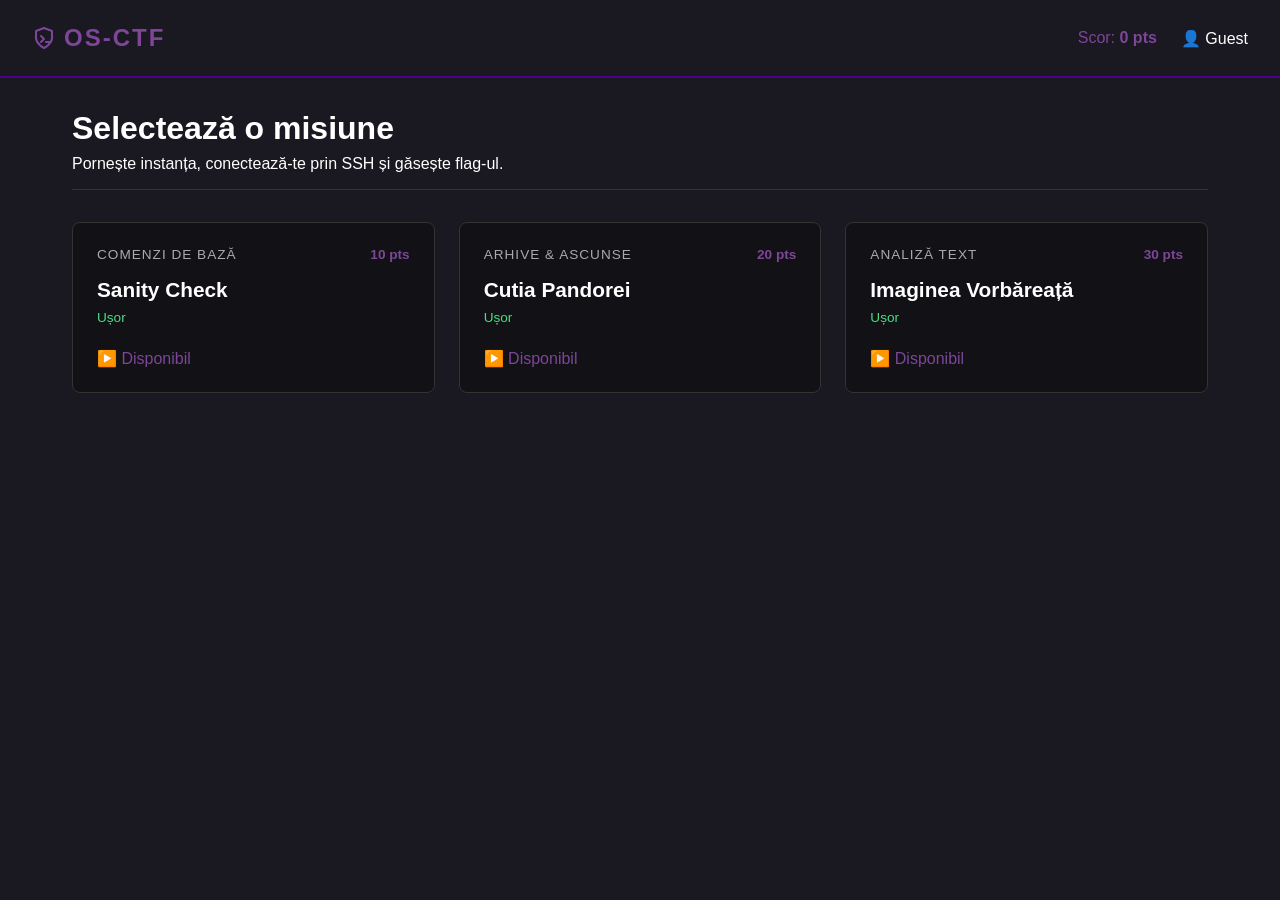
==== Project/Website/dashboard.html @ 75ed05b5 "Add files via upload" ====
<!DOCTYPE html>
<html lang="ro">
<head>
    <meta charset="UTF-8">
    <meta name="viewport" content="width=device-width, initial-scale=1.0">
    <title>OS CTF | Dashboard</title>
    <link rel="stylesheet" href="css/style.css">
</head>
<body>
    
    <!-- Header -->
    <header class="navbar">
       <a href="index.html" class="logo flex-logo">
            <svg width="24" height="24" viewBox="0 0 24 24" fill="none" stroke="currentColor" stroke-width="2" stroke-linecap="round" stroke-linejoin="round">
                <path d="M12 22s8-4 8-10V5l-8-3-8 3v7c0 6 8 10 8 10z"></path>
                <polyline points="9 10 12 13 9 16"></polyline>
                <line x1="14" y1="16" x2="17" y2="16"></line>
            </svg>
            OS-CTF
        </a>
        <div class="user-info">
            <span class="user-score">Scor: <strong>0 pts</strong></span>
            <span class="user-profile" id="display-username">👤 Se încarcă...</span>
        </div>
    </header>

    <main class="dashboard-container">
        
        <div class="dashboard-header">
            <h2>Selectează o misiune</h2>
            <p>Pornește instanța, conectează-te prin SSH și găsește flag-ul.</p>
        </div>

        <!-- Grila cu Challenge-uri -->
        <div class="challenge-grid">
            
            <!-- Challenge 1 -->
            <div class="challenge-card available" onclick="openModal(1, 'Sanity Check', 'Pentru a te obișnui cu platforma, conectează-te la instanță și listează fișierele din folderul tău.')">
                <div class="card-header">
                    <span class="category">Comenzi de bază</span>
                    <span class="points">10 pts</span>
                </div>
                <h3>Sanity Check</h3>
                <p class="difficulty easy">Ușor</p>
                <div class="status">▶️ Disponibil</div>
            </div>

            <!-- Challenge 2 -->
            <div class="challenge-card available" onclick="openModal(2, 'Cutia Pandorei', 'Pe server se află o arhivă numită <b>misiune.zip</b>.')">
                <div class="card-header">
                    <span class="category">Arhive & Ascunse</span>
                    <span class="points">20 pts</span>
                </div>
                <h3>Cutia Pandorei</h3>
                <p class="difficulty easy">Ușor</p>
                <div class="status">▶️ Disponibil</div>
            </div>

            <!-- Challenge 3 -->
            <div class="challenge-card available" onclick="openModal(3, 'Imaginea Vorbăreață', 'Ai primit pe server un fișier suspect numit <b>imagine.jpg</b>.')">
                <div class="card-header">
                    <span class="category">Analiză Text</span>
                    <span class="points">30 pts</span>
                </div>
                <h3>Imaginea Vorbăreață</h3>
                <p class="difficulty easy">Ușor</p>
                <div class="status">▶️ Disponibil</div>
            </div>

        </div>

    </main>

    <!-- Fereastra Modală (Ascunsă inițial) -->
    <div id="challenge-modal" class="modal-overlay hidden">
        <div class="modal-content">
            <div class="modal-header">
                <h2 id="modal-title">Nume Challenge</h2>
                <button class="close-btn" onclick="closeModal()">✖</button>
            </div>
            
            <div class="modal-body">
                <h3>Misiune:</h3>
                <p id="modal-desc" style="margin-bottom: 20px; line-height: 1.5;">Descriere...</p>
                
                <!-- Butonul de pornire a instanței -->
                <div class="connection-box" style="margin-bottom: 20px;">
                    <button id="btn-start-instance" class="btn-primary" onclick="startInstance()" style="width: 100%;">Lansează Instanța</button>
                    
                    <div id="ssh-info" class="hidden" style="margin-top: 15px; padding: 15px; background: #1a1a2e; border: 1px solid #7d4698; border-radius: 5px;">
                        <p style="margin-bottom: 10px; font-size: 0.9rem;">Folosește comanda de mai jos în terminalul tău pentru a te conecta (Parola este <strong>student</strong>):</p>
                        <code id="ssh-command" style="color: #00ffcc; font-size: 1.1rem; display: block; background: #0f0f1a; padding: 10px; border-radius: 3px;">Aștept datele de la server...</code>
                    </div>
                </div>

                <form class="flag-form" onsubmit="submitFlag(event)">
                    <input type="text" id="flag-input" placeholder="ATM_CTF{...}" required class="input-field">
                    <button type="submit" class="btn-primary">Validează Flag</button>
                </form>
            </div>
        </div>
    </div>

    <script src="js/main.js"></script>
</body>
</html>
---- Project/Website/css/style.css ----
:root {
    --tor-dark: #1A1821;      /* Fundalul paginii */
    --tor-purple: #7D4698;    /* Culoarea de accent (butoane, margini) */
    --tor-deep: #4D008C;      /* Hover și detalii secundare */
    --text-main: #FFFFFF;     /* Alb pur pentru text */
    --bg-card: #111116;       /* Fundal ceva mai închis pentru caseta de login */
    --border-color: #333333;  /* Gri închis pentru delimitări fine */
}

/* Reset de bază pentru a arăta la fel pe orice browser */
* {
    margin: 0;
    padding: 0;
    box-sizing: border-box;
    font-family: 'Segoe UI', Tahoma, Geneva, Verdana, sans-serif;
}

body {
    background-color: var(--tor-dark);
    color: var(--text-main);
    display: flex;
    flex-direction: column;
    min-height: 100vh;
}

/* --- Navbar (Bara de sus) --- */
.navbar {
    padding: 1.5rem 2rem;
    display: flex;
    justify-content: space-between;
    align-items: center;
    border-bottom: 2px solid var(--tor-deep);
}

.logo {
    font-size: 1.5rem;
    font-weight: bold;
    color: var(--tor-purple);
    letter-spacing: 2px;
    text-decoration: none; /* Asta oprește sublinierea link-ului */
    display: inline-block; /* Menține proporțiile corecte în navbar */
}

.flex-logo {
    display: flex;
    align-items: center;
    gap: 0.5rem; /* spațiu între iconiță și text */
}

.nav-links {
    list-style: none;
    display: flex;
    gap: 1.5rem;
}

.nav-links a {
    color: var(--text-main);
    text-decoration: none;
    font-size: 0.9rem;
    transition: color 0.3s ease;
}

.nav-links a:hover {
    color: var(--tor-purple);
}

/* --- Secțiunea Hero (Centru) --- */
.hero-section {
    flex-grow: 1;
    display: flex;
    flex-direction: column;
    align-items: center;
    justify-content: center;
    text-align: center;
    padding: 2rem;
}

.icon-circle {
    width: 80px;
    height: 80px;
    border-radius: 50%;
    border: 3px solid var(--tor-purple);
    background-color: var(--tor-deep);
    display: flex;
    align-items: center;
    justify-content: center;
    font-size: 2.5rem;
    margin-bottom: 2rem;
}

.title {
    font-size: 3rem;
    margin-bottom: 1rem;
}

.subtitle {
    color: #cccccc;
    max-width: 500px;
    line-height: 1.5;
    margin-bottom: 3rem;
}

/* --- Caseta de Autentificare --- */
.login-box {
    background-color: var(--bg-card);
    border: 1px solid var(--tor-purple);
    padding: 2rem;
    border-radius: 8px;
    width: 100%;
    max-width: 400px;
    box-shadow: 0 4px 15px rgba(0, 0, 0, 0.5);
}

.login-box h2 {
    font-size: 1.25rem;
    margin-bottom: 1.5rem;
    border-bottom: 1px solid var(--border-color);
    padding-bottom: 0.5rem;
}

.login-form {
    display: flex;
    flex-direction: column;
    gap: 1rem;
}

.input-field {
    background-color: var(--tor-dark);
    border: 1px solid var(--border-color);
    color: var(--text-main);
    padding: 0.8rem;
    border-radius: 4px;
    font-size: 1rem;
    transition: border-color 0.3s ease;
}

.input-field:focus {
    outline: none;
    border-color: var(--tor-purple);
}

.btn-primary {
    background-color: var(--tor-purple);
    color: var(--text-main);
    border: none;
    padding: 1rem;
    border-radius: 4px;
    font-size: 1rem;
    font-weight: bold;
    cursor: pointer;
    transition: background-color 0.3s ease;
}

.btn-primary:hover {
    background-color: var(--tor-deep);
}



/* =========================================
   Stiluri pentru Dashboard & Challenge-uri
   ========================================= */

.dashboard-container {
    padding: 2rem;
    max-width: 1200px;
    margin: 0 auto;
    width: 100%;
    flex-grow: 1;
}

.dashboard-header {
    margin-bottom: 2rem;
    border-bottom: 1px solid var(--border-color);
    padding-bottom: 1rem;
}

.dashboard-header h2 {
    font-size: 2rem;
    color: var(--text-main);
    margin-bottom: 0.5rem;
}

.user-info {
    display: flex;
    gap: 1.5rem;
    align-items: center;
}

.user-score {
    color: var(--tor-purple);
}

/* Grila de Carduri */
.challenge-grid {
    display: grid;
    grid-template-columns: repeat(auto-fill, minmax(300px, 1fr));
    gap: 1.5rem;
}

/* Design Card Challenge */
.challenge-card {
    background-color: var(--bg-card);
    border: 1px solid var(--border-color);
    border-radius: 8px;
    padding: 1.5rem;
    cursor: pointer;
    transition: transform 0.2s ease, border-color 0.2s ease, box-shadow 0.2s ease;
}

.challenge-card:hover {
    transform: translateY(-5px);
    border-color: var(--tor-purple);
    box-shadow: 0 5px 15px rgba(125, 70, 152, 0.2);
}

.card-header {
    display: flex;
    justify-content: space-between;
    margin-bottom: 1rem;
    font-size: 0.85rem;
    color: #aaaaaa;
}

.category {
    text-transform: uppercase;
    letter-spacing: 1px;
}

.points {
    font-weight: bold;
    color: var(--tor-purple);
}

.challenge-card h3 {
    font-size: 1.3rem;
    margin-bottom: 0.5rem;
}

.difficulty {
    font-size: 0.85rem;
    margin-bottom: 1.5rem;
}

.difficulty.easy { color: #4ade80; }
.difficulty.medium { color: #facc15; }

/* Statusuri Card */
.challenge-card.solved {
    border-color: #4ade80;
    opacity: 0.8;
}
.challenge-card.solved .status { color: #4ade80; font-weight: bold; }
.challenge-card.available .status { color: var(--tor-purple); }

/* =========================================
   Stiluri pentru Modal (Pop-up)
   ========================================= */

.modal-overlay {
    position: fixed;
    top: 0; left: 0; width: 100%; height: 100%;
    background-color: rgba(0, 0, 0, 0.8);
    display: flex;
    align-items: center;
    justify-content: center;
    z-index: 1000;
}

.modal-overlay.hidden {
    display: none;
}

.modal-content {
    background-color: var(--bg-card);
    border: 1px solid var(--tor-purple);
    border-radius: 8px;
    width: 90%;
    max-width: 500px;
    padding: 2rem;
    position: relative;
    box-shadow: 0 10px 25px rgba(0, 0, 0, 0.7);
}

.modal-header {
    display: flex;
    justify-content: space-between;
    align-items: center;
    margin-bottom: 1.5rem;
    border-bottom: 1px solid var(--border-color);
    padding-bottom: 0.5rem;
}

.close-btn {
    background: none;
    border: none;
    color: #aaaaaa;
    font-size: 1.2rem;
    cursor: pointer;
}

.close-btn:hover { color: var(--text-main); }

.connection-info {
    background-color: var(--tor-dark);
    padding: 1rem;
    border-radius: 4px;
    margin: 1.5rem 0;
    border-left: 4px solid var(--tor-purple);
    font-family: monospace;
}

.flag-form {
    display: flex;
    gap: 0.5rem;
}

.flag-form .input-field {
    flex-grow: 1;
}


/* =========================================
   Stiluri pentru Paginile de Text (Despre / Reguli)
   ========================================= */

.page-container {
    max-width: 800px;
    margin: 3rem auto;
    padding: 2rem 3rem;
    background-color: var(--bg-card);
    border: 1px solid var(--border-color);
    border-top: 4px solid var(--tor-purple);
    border-radius: 8px;
    box-shadow: 0 10px 25px rgba(0, 0, 0, 0.5);
    flex-grow: 1;
}

.page-container h1 {
    color: var(--tor-purple);
    margin-bottom: 1.5rem;
    font-size: 2.2rem;
    border-bottom: 1px solid var(--border-color);
    padding-bottom: 0.5rem;
}

.page-container h2 {
    color: var(--text-main);
    margin-top: 2rem;
    margin-bottom: 1rem;
    font-size: 1.4rem;
}

.page-container p {
    color: #cccccc;
    line-height: 1.7;
    margin-bottom: 1.2rem;
}

.page-container ul, .page-container ol {
    color: #cccccc;
    margin-left: 1.5rem;
    margin-bottom: 1.5rem;
    line-height: 1.6;
}

.page-container li {
    margin-bottom: 0.5rem;
}

.page-container strong {
    color: #ffffff;
}


/* Gruparea butoanelor din formular */
.form-actions {
    display: flex;
    gap: 1rem;
    margin-top: 0.5rem;
}

/* Facem butoanele să ocupe spațiu egal */
.form-actions button {
    flex: 1; 
}

/* Stil pentru butonul de Resgister */
.btn-secondary {
    background-color: transparent;
    color: var(--text-main);
    border: 1px solid var(--tor-purple);
    padding: 1rem;
    border-radius: 4px;
    font-size: 1rem;
    font-weight: bold;
    cursor: pointer;
    transition: all 0.3s ease;
}

.btn-secondary:hover {
    background-color: var(--tor-dark);
    box-shadow: 0 0 10px rgba(125, 70, 152, 0.3);
}
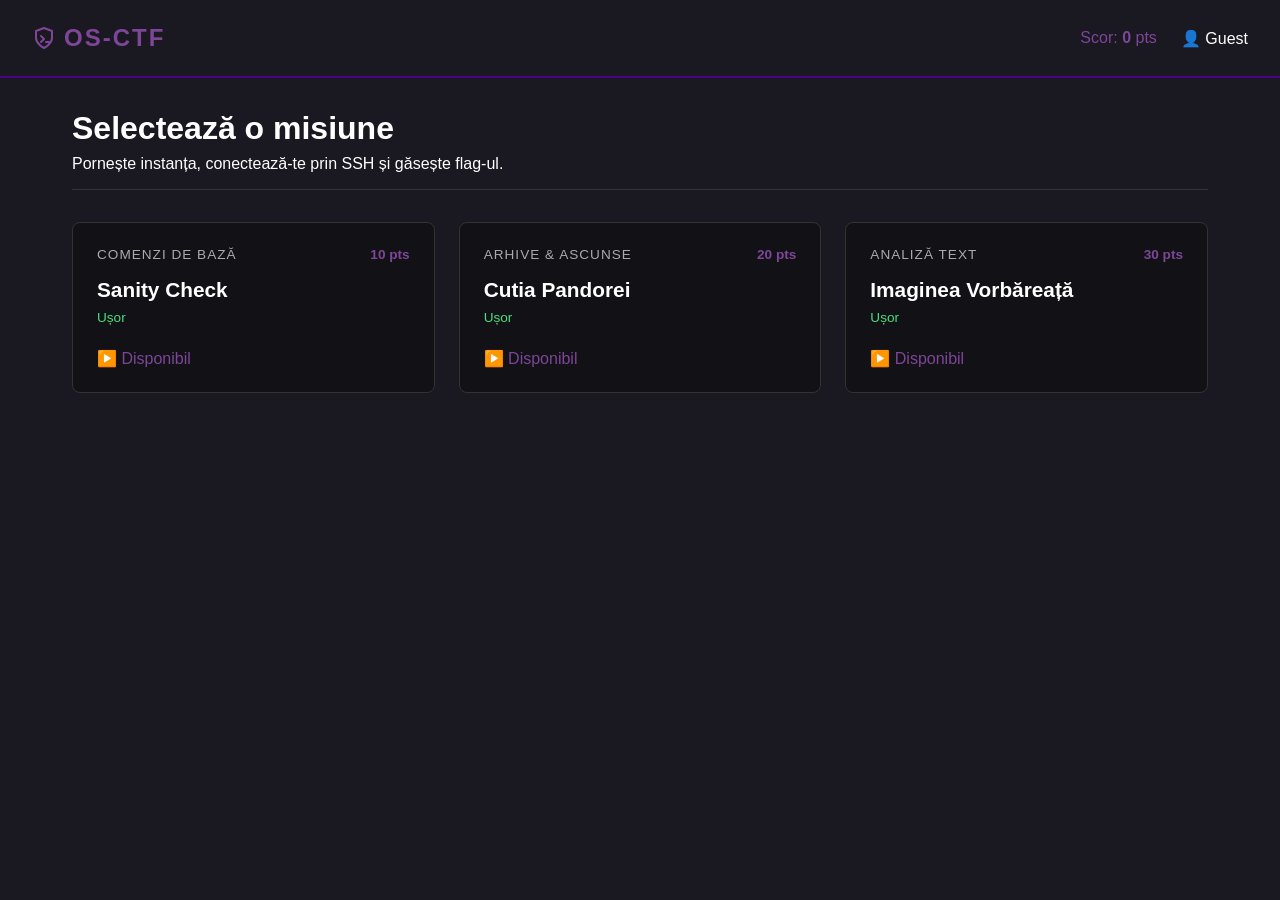
==== commit d42d4261: "Rezolvare bug-uri + finalizare ctf2 si ctf3" ====
--- a/Project/Website/dashboard.html
+++ b/Project/Website/dashboard.html
@@ -7,7 +7,7 @@
     <link rel="stylesheet" href="css/style.css">
 </head>
 <body>
-    
+
     <!-- Header -->
     <header class="navbar">
        <a href="index.html" class="logo flex-logo">
@@ -19,54 +19,21 @@
             OS-CTF
         </a>
         <div class="user-info">
-            <span class="user-score">Scor: <strong>0 pts</strong></span>
+            <span class="user-score">Scor: <strong id="user-score-value">0</strong> pts</span>
             <span class="user-profile" id="display-username">👤 Se încarcă...</span>
         </div>
     </header>
 
     <main class="dashboard-container">
-        
+
         <div class="dashboard-header">
             <h2>Selectează o misiune</h2>
             <p>Pornește instanța, conectează-te prin SSH și găsește flag-ul.</p>
         </div>
 
-        <!-- Grila cu Challenge-uri -->
-        <div class="challenge-grid">
-            
-            <!-- Challenge 1 -->
-            <div class="challenge-card available" onclick="openModal(1, 'Sanity Check', 'Pentru a te obișnui cu platforma, conectează-te la instanță și listează fișierele din folderul tău.')">
-                <div class="card-header">
-                    <span class="category">Comenzi de bază</span>
-                    <span class="points">10 pts</span>
-                </div>
-                <h3>Sanity Check</h3>
-                <p class="difficulty easy">Ușor</p>
-                <div class="status">▶️ Disponibil</div>
-            </div>
-
-            <!-- Challenge 2 -->
-            <div class="challenge-card available" onclick="openModal(2, 'Cutia Pandorei', 'Pe server se află o arhivă numită <b>misiune.zip</b>.')">
-                <div class="card-header">
-                    <span class="category">Arhive & Ascunse</span>
-                    <span class="points">20 pts</span>
-                </div>
-                <h3>Cutia Pandorei</h3>
-                <p class="difficulty easy">Ușor</p>
-                <div class="status">▶️ Disponibil</div>
-            </div>
-
-            <!-- Challenge 3 -->
-            <div class="challenge-card available" onclick="openModal(3, 'Imaginea Vorbăreață', 'Ai primit pe server un fișier suspect numit <b>imagine.jpg</b>.')">
-                <div class="card-header">
-                    <span class="category">Analiză Text</span>
-                    <span class="points">30 pts</span>
-                </div>
-                <h3>Imaginea Vorbăreață</h3>
-                <p class="difficulty easy">Ușor</p>
-                <div class="status">▶️ Disponibil</div>
-            </div>
-
+        <!-- Grila cu Challenge-uri - populată dinamic din ctf.js -->
+        <div class="challenge-grid" id="challenge-grid">
+            <!-- generat automat -->
         </div>
 
     </main>
@@ -78,15 +45,15 @@
                 <h2 id="modal-title">Nume Challenge</h2>
                 <button class="close-btn" onclick="closeModal()">✖</button>
             </div>
-            
+
             <div class="modal-body">
                 <h3>Misiune:</h3>
                 <p id="modal-desc" style="margin-bottom: 20px; line-height: 1.5;">Descriere...</p>
-                
+
                 <!-- Butonul de pornire a instanței -->
                 <div class="connection-box" style="margin-bottom: 20px;">
                     <button id="btn-start-instance" class="btn-primary" onclick="startInstance()" style="width: 100%;">Lansează Instanța</button>
-                    
+
                     <div id="ssh-info" class="hidden" style="margin-top: 15px; padding: 15px; background: #1a1a2e; border: 1px solid #7d4698; border-radius: 5px;">
                         <p style="margin-bottom: 10px; font-size: 0.9rem;">Folosește comanda de mai jos în terminalul tău pentru a te conecta (Parola este <strong>student</strong>):</p>
                         <code id="ssh-command" style="color: #00ffcc; font-size: 1.1rem; display: block; background: #0f0f1a; padding: 10px; border-radius: 3px;">Aștept datele de la server...</code>
@@ -101,6 +68,8 @@
         </div>
     </div>
 
+ 
+    <script src="js/ctf.js"></script>
     <script src="js/main.js"></script>
 </body>
 </html>
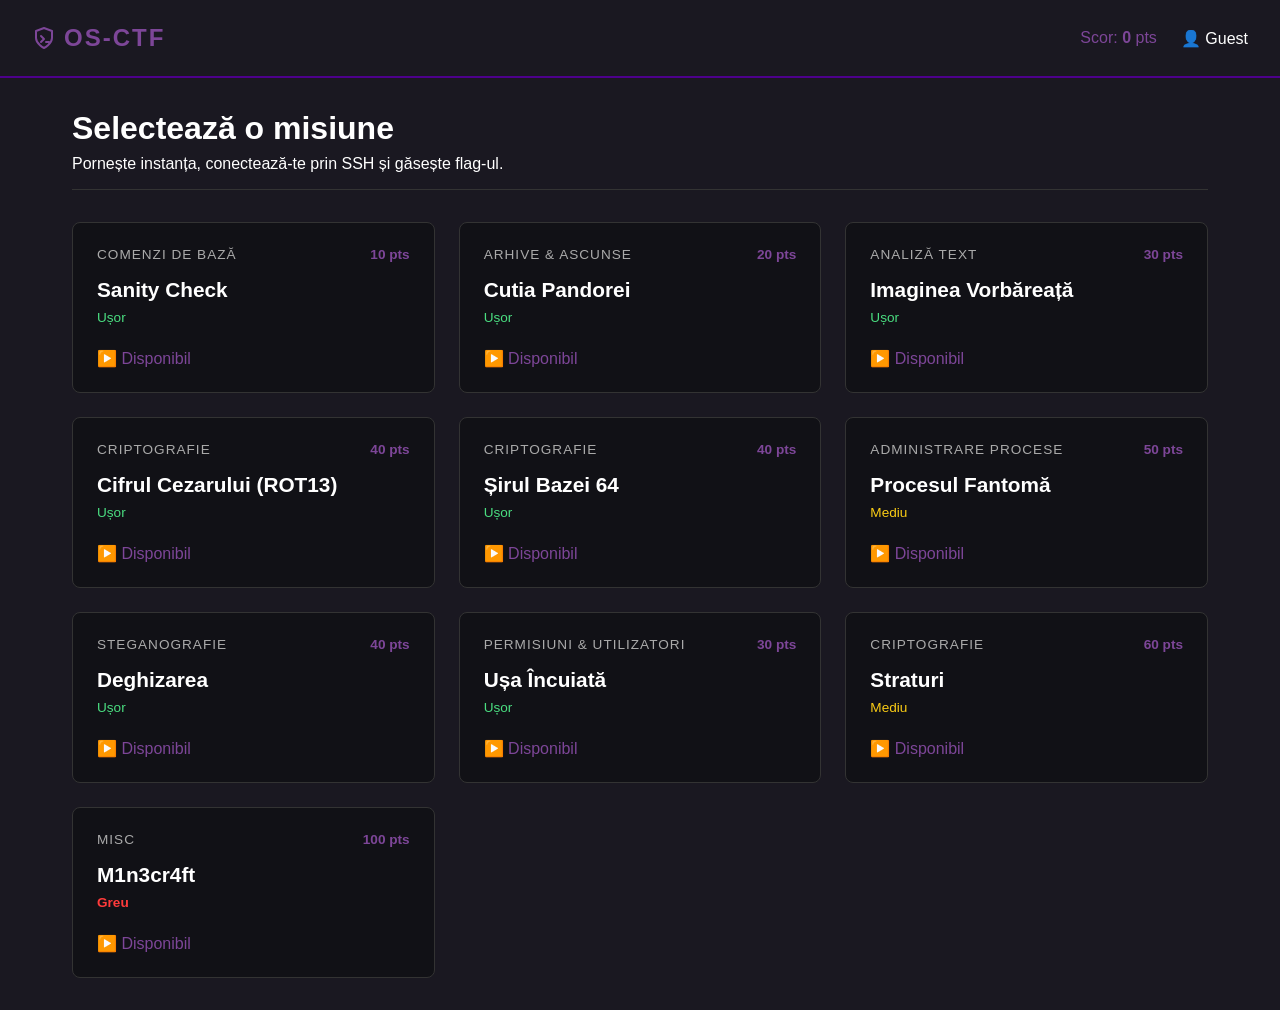
==== commit c2499aec: "new readme+ minecraft ctf ready +accesare din aceeasi retea to do : more ctfs" ====
--- a/Project/Website/dashboard.html
+++ b/Project/Website/dashboard.html
@@ -31,14 +31,14 @@
             <p>Pornește instanța, conectează-te prin SSH și găsește flag-ul.</p>
         </div>
 
-        <!-- Grila cu Challenge-uri - populată dinamic din ctf.js -->
+        
         <div class="challenge-grid" id="challenge-grid">
-            <!-- generat automat -->
+            
         </div>
 
     </main>
 
-    <!-- Fereastra Modală (Ascunsă inițial) -->
+   
     <div id="challenge-modal" class="modal-overlay hidden">
         <div class="modal-content">
             <div class="modal-header">
@@ -50,7 +50,7 @@
                 <h3>Misiune:</h3>
                 <p id="modal-desc" style="margin-bottom: 20px; line-height: 1.5;">Descriere...</p>
 
-                <!-- Butonul de pornire a instanței -->
+                
                 <div class="connection-box" style="margin-bottom: 20px;">
                     <button id="btn-start-instance" class="btn-primary" onclick="startInstance()" style="width: 100%;">Lansează Instanța</button>
 
@@ -68,8 +68,8 @@
         </div>
     </div>
 
- 
-    <script src="js/ctf.js"></script>
-    <script src="js/main.js"></script>
+   
+    <script src="js/ctf.js?v=4"></script>
+    <script src="js/main.js?v=4"></script>
 </body>
 </html>
